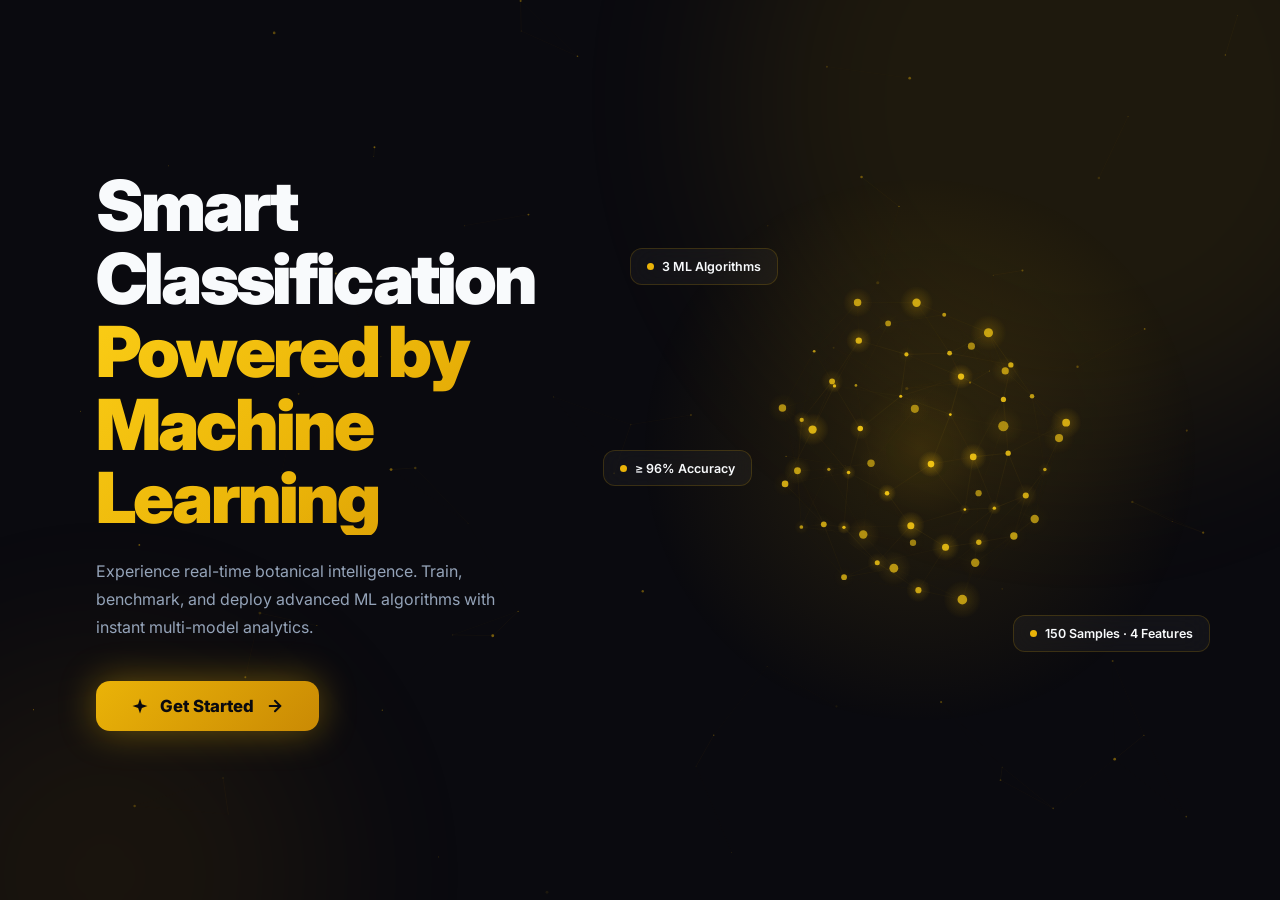
==== templates/landing.html @ 223275b7 "Initial commit: DecodeLabs AI Data Classification App with Flask & 3D Glassmorphism Landing Page" ====
<!DOCTYPE html>
<html lang="en">
<head>
  <meta charset="UTF-8" />
  <meta name="viewport" content="width=device-width, initial-scale=1.0" />
  <title>AI Classifier — DecodeLabs</title>
  <link rel="preconnect" href="https://fonts.googleapis.com" />
  <link rel="preconnect" href="https://fonts.gstatic.com" crossorigin />
  <link href="https://fonts.googleapis.com/css2?family=Inter:wght@300;400;500;600;700;800;900&display=swap" rel="stylesheet" />
  <style>
    *, *::before, *::after { box-sizing: border-box; margin: 0; padding: 0; }

    :root {
      --gold-400: #facc15;
      --gold-500: #eab308;
      --gold-600: #ca8a04;
      --dark-900: #0a0a0f;
      --glass-bg: rgba(255, 255, 255, 0.04);
      --glass-border: rgba(234, 179, 8, 0.18);
      --text-primary: #f8fafc;
      --text-secondary: #94a3b8;
    }

    html, body {
      font-family: 'Inter', sans-serif;
      background: var(--dark-900);
      color: var(--text-primary);
      width: 100%; height: 100%;
      overflow: hidden; /* no scroll */
    }

    /* ── Particle Canvas ── */
    #bgCanvas {
      position: fixed; top: 0; left: 0;
      width: 100%; height: 100%;
      z-index: 0; pointer-events: none;
    }

    /* ── Ambient Orbs ── */
    .orb {
      position: fixed; border-radius: 50%;
      filter: blur(90px); pointer-events: none; z-index: 0;
      animation: drift 14s ease-in-out infinite alternate;
    }
    .orb-1 { width: 700px; height: 700px; background: var(--gold-500); opacity: 0.09; top: -250px; right: -150px; }
    .orb-2 { width: 450px; height: 450px; background: var(--gold-600); opacity: 0.08; bottom: -200px; left: -120px; animation-delay: -5s; }

    @keyframes drift {
      from { transform: translate(0, 0) scale(1); }
      to   { transform: translate(25px, -35px) scale(1.04); }
    }

    /* ── Full-screen hero ── */
    .hero {
      position: relative; z-index: 1;
      width: 100vw; height: 100vh;
      display: grid;
      grid-template-columns: 1fr 1fr;
      align-items: center;
      padding: 0 6rem;
      gap: 2rem;
    }

    /* ── Left side ── */
    .hero-left { display: flex; flex-direction: column; align-items: flex-start; }

    .hero-title {
      font-size: clamp(3rem, 5.5vw, 5rem);
      font-weight: 900;
      line-height: 1.04;
      letter-spacing: -0.04em;
      margin-bottom: 1.4rem;
      opacity: 0;
      animation: fadeUp 0.9s ease 0.2s forwards;
    }
    .line-plain { display: block; color: var(--text-primary); }
    .line-gold {
      display: block;
      background: linear-gradient(135deg, var(--gold-400) 0%, var(--gold-500) 50%, var(--gold-600) 100%);
      -webkit-background-clip: text;
      -webkit-text-fill-color: transparent;
      background-clip: text;
    }

    .hero-desc {
      font-size: 1rem; line-height: 1.75;
      color: var(--text-secondary);
      max-width: 420px;
      margin-bottom: 2.5rem;
      opacity: 0;
      animation: fadeUp 0.9s ease 0.45s forwards;
    }

    /* ── Get Started button only ── */
    .btn-get-started {
      display: inline-flex; align-items: center; gap: 0.7rem;
      padding: 0.95rem 2.2rem; border-radius: 14px;
      background: linear-gradient(135deg, var(--gold-500), var(--gold-600));
      color: #0a0a0f; font-weight: 800; font-size: 1.05rem;
      text-decoration: none;
      box-shadow: 0 0 36px rgba(234, 179, 8, 0.4);
      transition: transform 0.25s ease, box-shadow 0.25s ease;
      opacity: 0;
      animation: fadeUp 0.9s ease 0.7s forwards;
    }
    .btn-get-started:hover {
      transform: translateY(-3px);
      box-shadow: 0 0 56px rgba(234, 179, 8, 0.65);
    }
    .btn-get-started .btn-icon-arrow {
      transition: transform 0.25s ease;
    }
    .btn-get-started:hover .btn-icon-arrow {
      transform: translateX(4px);
    }

    /* ── Right side: 3D canvas ── */
    .hero-right {
      display: flex; align-items: center; justify-content: center;
      position: relative;
      opacity: 0;
      animation: fadeIn 1.4s ease 0.3s forwards;
    }

    #heroCanvas3D { border-radius: 50%; position: relative; z-index: 2; }

    .glow-ring {
      position: absolute; inset: -30px; border-radius: 50%;
      background: radial-gradient(circle, rgba(234,179,8,0.13) 0%, transparent 70%);
      animation: ringPulse 4s ease-in-out infinite;
      pointer-events: none;
    }

    @keyframes ringPulse {
      0%, 100% { transform: scale(1); opacity: 0.8; }
      50%       { transform: scale(1.07); opacity: 1; }
    }

    /* ── Floating info badges ── */
    .float-badge {
      position: absolute;
      background: var(--glass-bg);
      border: 1px solid var(--glass-border);
      backdrop-filter: blur(16px);
      border-radius: 12px; padding: 0.6rem 1rem;
      display: flex; align-items: center; gap: 0.5rem;
      font-size: 0.78rem; font-weight: 600; z-index: 3;
      white-space: nowrap;
    }
    .bdot {
      width: 7px; height: 7px; border-radius: 50%;
      background: var(--gold-500); flex-shrink: 0;
      animation: blink 2s ease infinite;
    }
    @keyframes blink {
      0%, 100% { opacity: 1; transform: scale(1); }
      50%       { opacity: 0.45; transform: scale(0.65); }
    }

    .fb-1 { top: 8%;  left: -5%;  animation: fl1 5s ease-in-out infinite; }
    .fb-2 { top: 50%; left: -10%; animation: fl1 7s ease-in-out infinite reverse; }
    .fb-3 { bottom: 8%; right: -5%; animation: fl2 6s ease-in-out infinite; }

    @keyframes fl1 {
      0%, 100% { transform: translateY(0); }
      50%       { transform: translateY(-10px); }
    }
    @keyframes fl2 {
      0%, 100% { transform: translateY(0) rotate(-1.5deg); }
      50%       { transform: translateY(-9px) rotate(1.5deg); }
    }

    /* ── Animations ── */
    @keyframes fadeUp {
      from { opacity: 0; transform: translateY(28px); }
      to   { opacity: 1; transform: translateY(0); }
    }
    @keyframes fadeIn {
      from { opacity: 0; }
      to   { opacity: 1; }
    }

    /* ── Responsive ── */
    @media (max-width: 900px) {
      html, body { overflow: auto; }
      .hero {
        grid-template-columns: 1fr;
        height: auto; padding: 5rem 2rem 4rem;
        text-align: center;
      }
      .hero-left { align-items: center; }
      .hero-right { order: -1; }
      #heroCanvas3D { width: 260px !important; height: 260px !important; }
      .float-badge { display: none; }
    }
  </style>
</head>
<body>

  <div class="orb orb-1"></div>
  <div class="orb orb-2"></div>
  <canvas id="bgCanvas"></canvas>

  <section class="hero">

    <!-- Left -->
    <div class="hero-left">
      <h1 class="hero-title">
        <span class="line-plain">Smart Classification</span>
        <span class="line-gold">Powered by Machine Learning</span>
      </h1>
      <p class="hero-desc">
        Experience real-time botanical intelligence. Train, benchmark, and deploy advanced ML algorithms with instant multi-model analytics.
      </p>
      <a href="/" class="btn-get-started">
        <svg class="btn-icon-spark" width="18" height="18" viewBox="0 0 24 24" fill="currentColor">
          <path d="M12 2L14.5 9.5L22 12L14.5 14.5L12 22L9.5 14.5L2 12L9.5 9.5L12 2Z"/>
        </svg>
        <span>Get Started</span>
        <svg class="btn-icon-arrow" width="18" height="18" viewBox="0 0 24 24" fill="none" stroke="currentColor" stroke-width="2.8" stroke-linecap="round" stroke-linejoin="round">
          <path d="M5 12h14"></path>
          <path d="m12 5 7 7-7 7"></path>
        </svg>
      </a>
    </div>

    <!-- Right: 3D Neural Net -->
    <div class="hero-right">
      <div class="glow-ring"></div>
      <canvas id="heroCanvas3D" width="480" height="480"></canvas>

      <div class="float-badge fb-1"><span class="bdot"></span>3 ML Algorithms</div>
      <div class="float-badge fb-2"><span class="bdot"></span>≥ 96% Accuracy</div>
      <div class="float-badge fb-3"><span class="bdot"></span>150 Samples · 4 Features</div>
    </div>

  </section>

  <script>
  (function () {

    /* ── Background Particle Network ── */
    const bgC = document.getElementById('bgCanvas');
    const bgCtx = bgC.getContext('2d');
    let bW, bH;
    const pts = [];

    function resizeBg() {
      bW = bgC.width  = window.innerWidth;
      bH = bgC.height = window.innerHeight;
    }

    function mkPt() {
      return {
        x: Math.random() * bW,  y: Math.random() * bH,
        vx: (Math.random() - 0.5) * 0.22,
        vy: (Math.random() - 0.5) * 0.22,
        r: Math.random() * 1.3 + 0.3,
        op: Math.random() * 0.4 + 0.08
      };
    }

    function initBg() {
      pts.length = 0;
      for (let i = 0; i < 75; i++) pts.push(mkPt());
    }

    function drawBg() {
      bgCtx.clearRect(0, 0, bW, bH);

      for (let i = 0; i < pts.length; i++) {
        for (let j = i + 1; j < pts.length; j++) {
          const dx = pts[i].x - pts[j].x, dy = pts[i].y - pts[j].y;
          const d = Math.sqrt(dx*dx + dy*dy);
          if (d < 125) {
            bgCtx.beginPath();
            bgCtx.moveTo(pts[i].x, pts[i].y);
            bgCtx.lineTo(pts[j].x, pts[j].y);
            bgCtx.strokeStyle = `rgba(234,179,8,${(1 - d/125) * 0.1})`;
            bgCtx.lineWidth = 0.5;
            bgCtx.stroke();
          }
        }
      }

      pts.forEach(p => {
        bgCtx.beginPath();
        bgCtx.arc(p.x, p.y, p.r, 0, Math.PI * 2);
        bgCtx.fillStyle = `rgba(234,179,8,${p.op})`;
        bgCtx.fill();
        p.x += p.vx; p.y += p.vy;
        if (p.x < 0 || p.x > bW) p.vx *= -1;
        if (p.y < 0 || p.y > bH) p.vy *= -1;
      });

      requestAnimationFrame(drawBg);
    }

    window.addEventListener('resize', () => { resizeBg(); initBg(); });
    resizeBg(); initBg(); drawBg();

    /* ── Hero 3D Neural Network ── */
    const hc  = document.getElementById('heroCanvas3D');
    const ctx = hc.getContext('2d');
    const SZ  = 480, CX = SZ / 2, CY = SZ / 2;
    hc.width  = SZ; hc.height = SZ;

    const nodes = [];
    const NC = 58;

    for (let i = 0; i < NC; i++) {
      const phi   = Math.acos(1 - 2 * (i + 0.5) / NC);
      const theta = Math.PI * (1 + Math.sqrt(5)) * i;
      const R = 150 + Math.random() * 60;
      nodes.push({
        x: R * Math.sin(phi) * Math.cos(theta),
        y: R * Math.sin(phi) * Math.sin(theta),
        z: R * Math.cos(phi),
        r: Math.random() * 3 + 1.5,
        pulse: Math.random() * Math.PI * 2,
        ps: 0.022 + Math.random() * 0.03
      });
    }

    const edges = [];
    for (let i = 0; i < nodes.length; i++)
      for (let j = i + 1; j < nodes.length; j++) {
        const a = nodes[i], b = nodes[j];
        const d = Math.sqrt((a.x-b.x)**2 + (a.y-b.y)**2 + (a.z-b.z)**2);
        if (d < 118) edges.push([i, j, d]);
      }

    let rX = 0.3, rY = 0, tX = 0.3, tY = 0, spin = true;

    hc.addEventListener('mousemove', e => {
      const r = hc.getBoundingClientRect();
      tY = ((e.clientX - r.left - CX) / CX) * 0.85;
      tX = 0.3 + ((e.clientY - r.top  - CY) / CY) * 0.4;
      spin = false;
    });
    hc.addEventListener('mouseleave', () => { spin = true; });

    function proj(x, y, z) {
      const cy = Math.cos(rY), sy = Math.sin(rY);
      const x1 = x*cy + z*sy,  z1 = -x*sy + z*cy;
      const cx = Math.cos(rX), sx = Math.sin(rX);
      const y2 = y*cx - z1*sx, z2 =  y*sx + z1*cx;
      const fov = 600, sc = fov / (fov + z2 + 200);
      return { sx: x1*sc + CX, sy: y2*sc + CY, sc, z: z2 };
    }

    function draw3D() {
      ctx.clearRect(0, 0, SZ, SZ);
      if (spin) tY += 0.005;
      rY += (tY - rY) * 0.04;
      rX += (tX - rX) * 0.04;

      const pj = nodes.map(n => ({ ...proj(n.x, n.y, n.z), node: n }));

      edges.forEach(([i, j, d]) => {
        const a = pj[i], b = pj[j];
        const avgZ = (a.z + b.z) / 2;
        const alpha = Math.max(0, (1 - d/118)) * 0.4 * ((avgZ + 260) / 520);
        ctx.beginPath();
        ctx.moveTo(a.sx, a.sy);
        ctx.lineTo(b.sx, b.sy);
        const g = ctx.createLinearGradient(a.sx, a.sy, b.sx, b.sy);
        g.addColorStop(0, `rgba(234,179,8,${alpha})`);
        g.addColorStop(1, `rgba(202,138,4,${alpha * 0.5})`);
        ctx.strokeStyle = g;
        ctx.lineWidth = 0.8;
        ctx.stroke();
      });

      pj.sort((a, b) => a.z - b.z).forEach(p => {
        p.node.pulse += p.node.ps;
        const gw  = Math.sin(p.node.pulse) * 0.5 + 0.5;
        const rad = p.node.r * p.sc * (1 + gw * 0.4);
        const br  = (p.z + 260) / 520;

        const g = ctx.createRadialGradient(p.sx, p.sy, 0, p.sx, p.sy, rad * 4);
        g.addColorStop(0, `rgba(234,179,8,${br * 0.45 * gw})`);
        g.addColorStop(1, 'rgba(234,179,8,0)');
        ctx.beginPath(); ctx.arc(p.sx, p.sy, rad * 4, 0, Math.PI * 2);
        ctx.fillStyle = g; ctx.fill();

        ctx.beginPath(); ctx.arc(p.sx, p.sy, rad, 0, Math.PI * 2);
        ctx.fillStyle = `rgba(250,204,21,${0.5 + br * 0.5})`;
        ctx.fill();
      });

      const cg = ctx.createRadialGradient(CX, CY, 0, CX, CY, 72);
      cg.addColorStop(0, 'rgba(234,179,8,0.07)');
      cg.addColorStop(1, 'rgba(234,179,8,0)');
      ctx.beginPath(); ctx.arc(CX, CY, 72, 0, Math.PI * 2);
      ctx.fillStyle = cg; ctx.fill();

      requestAnimationFrame(draw3D);
    }

    draw3D();

  })();
  </script>

</body>
</html>
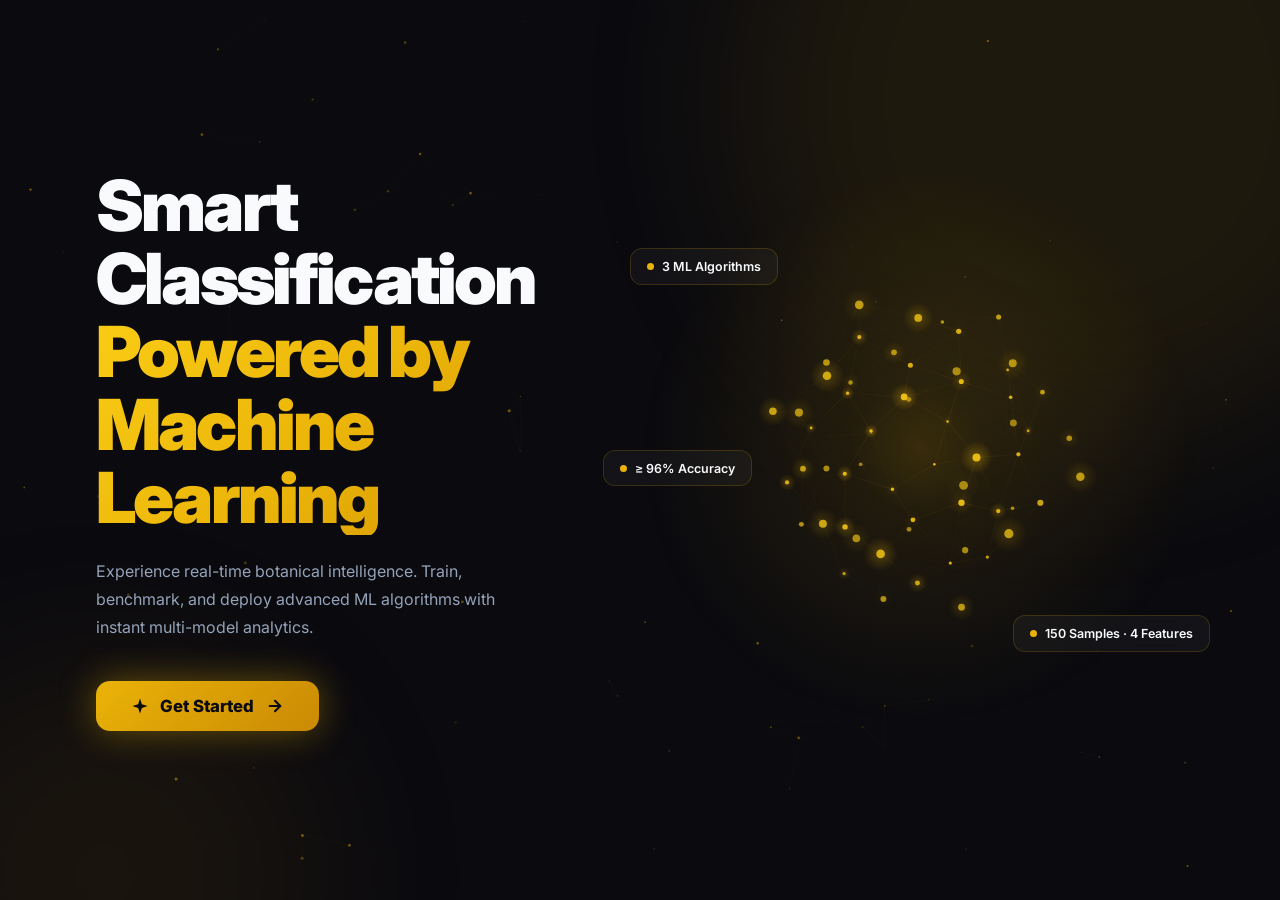
==== commit f9a71517: "Optimize mobile responsiveness across landing page and dashboard" ====
--- a/templates/landing.html
+++ b/templates/landing.html
@@ -185,13 +185,18 @@
       html, body { overflow: auto; }
       .hero {
         grid-template-columns: 1fr;
-        height: auto; padding: 5rem 2rem 4rem;
+        min-height: 100vh; height: auto;
+        padding: 4rem 1.75rem 3rem;
         text-align: center;
+        gap: 1.5rem;
       }
       .hero-left { align-items: center; }
-      .hero-right { order: -1; }
-      #heroCanvas3D { width: 260px !important; height: 260px !important; }
+      .hero-right { order: -1; margin-top: 1rem; }
+      #heroCanvas3D { width: 240px !important; height: 240px !important; }
       .float-badge { display: none; }
+      .hero-title { font-size: clamp(2rem, 8vw, 3rem); }
+      .hero-desc { font-size: 0.92rem; line-height: 1.65; max-width: 100%; margin-bottom: 2rem; }
+      .btn-get-started { width: 100%; max-width: 280px; justify-content: center; padding: 0.9rem 1.8rem; }
     }
   </style>
 </head>
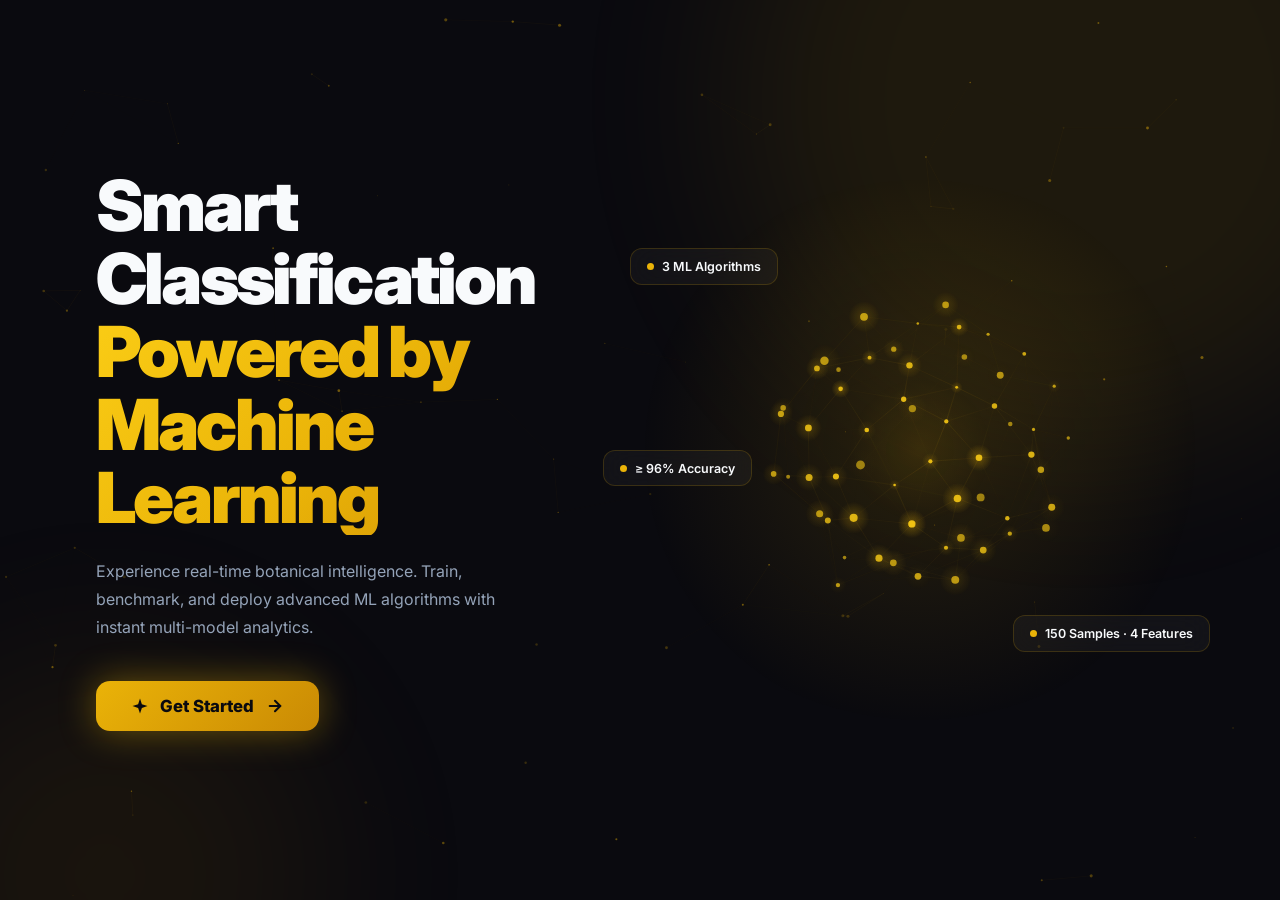
==== commit 9328b36f: "Fix root route to landing page, set dashboard route, and resolve sys.path in Vercel function" ====
--- a/templates/landing.html
+++ b/templates/landing.html
@@ -217,7 +217,7 @@
       <p class="hero-desc">
         Experience real-time botanical intelligence. Train, benchmark, and deploy advanced ML algorithms with instant multi-model analytics.
       </p>
-      <a href="/" class="btn-get-started">
+      <a href="/dashboard" class="btn-get-started">
         <svg class="btn-icon-spark" width="18" height="18" viewBox="0 0 24 24" fill="currentColor">
           <path d="M12 2L14.5 9.5L22 12L14.5 14.5L12 22L9.5 14.5L2 12L9.5 9.5L12 2Z"/>
         </svg>
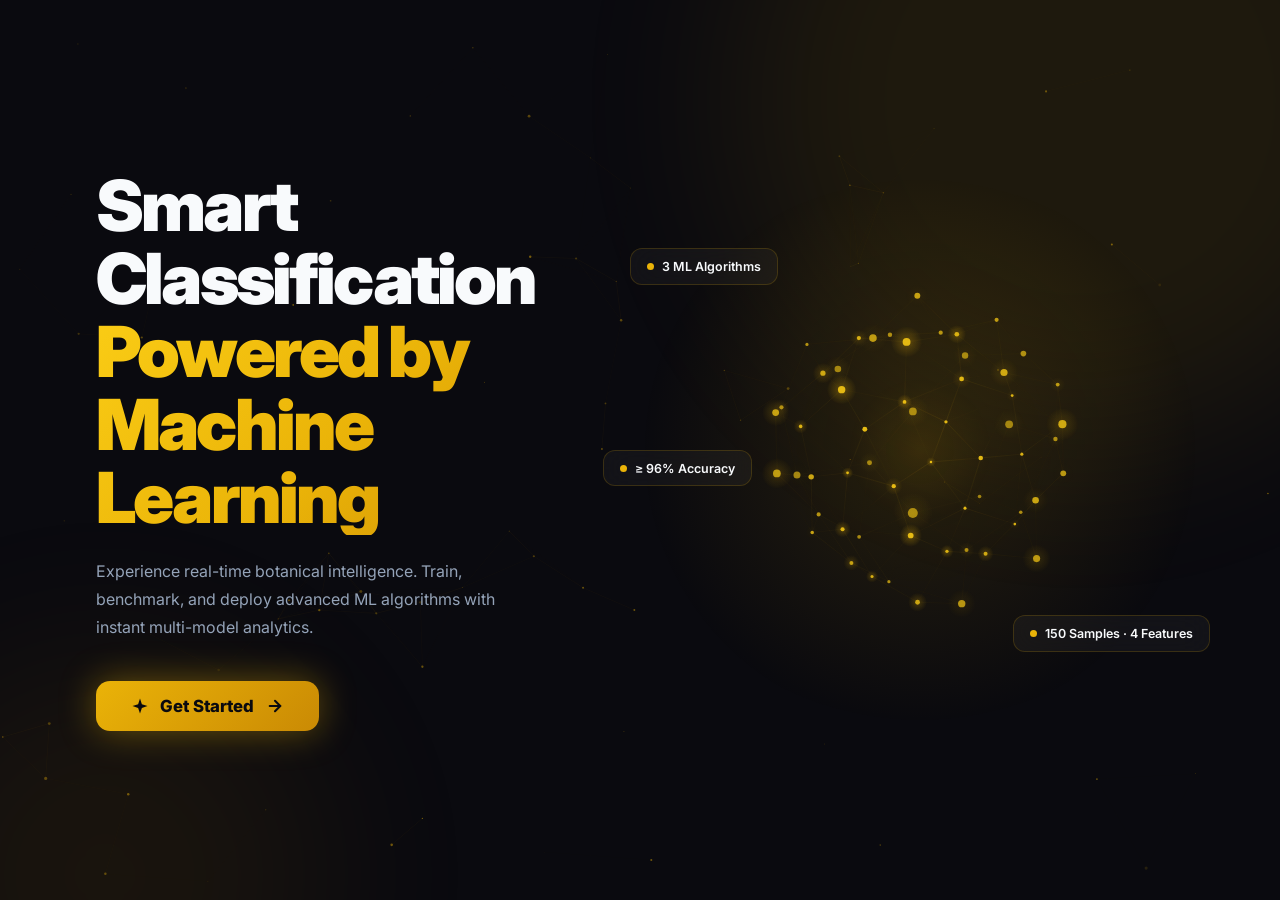
==== commit e4c73e00: "Remove blue mobile tap highlight box and remove Y-axis layout shifting on page transitions" ====
--- a/templates/landing.html
+++ b/templates/landing.html
@@ -8,7 +8,16 @@
   <link rel="preconnect" href="https://fonts.gstatic.com" crossorigin />
   <link href="https://fonts.googleapis.com/css2?family=Inter:wght@300;400;500;600;700;800;900&display=swap" rel="stylesheet" />
   <style>
-    *, *::before, *::after { box-sizing: border-box; margin: 0; padding: 0; }
+    *, *::before, *::after {
+      box-sizing: border-box;
+      margin: 0;
+      padding: 0;
+      -webkit-tap-highlight-color: transparent;
+    }
+    a, button {
+      -webkit-tap-highlight-color: transparent;
+      outline: none;
+    }
 
     :root {
       --gold-400: #facc15;
